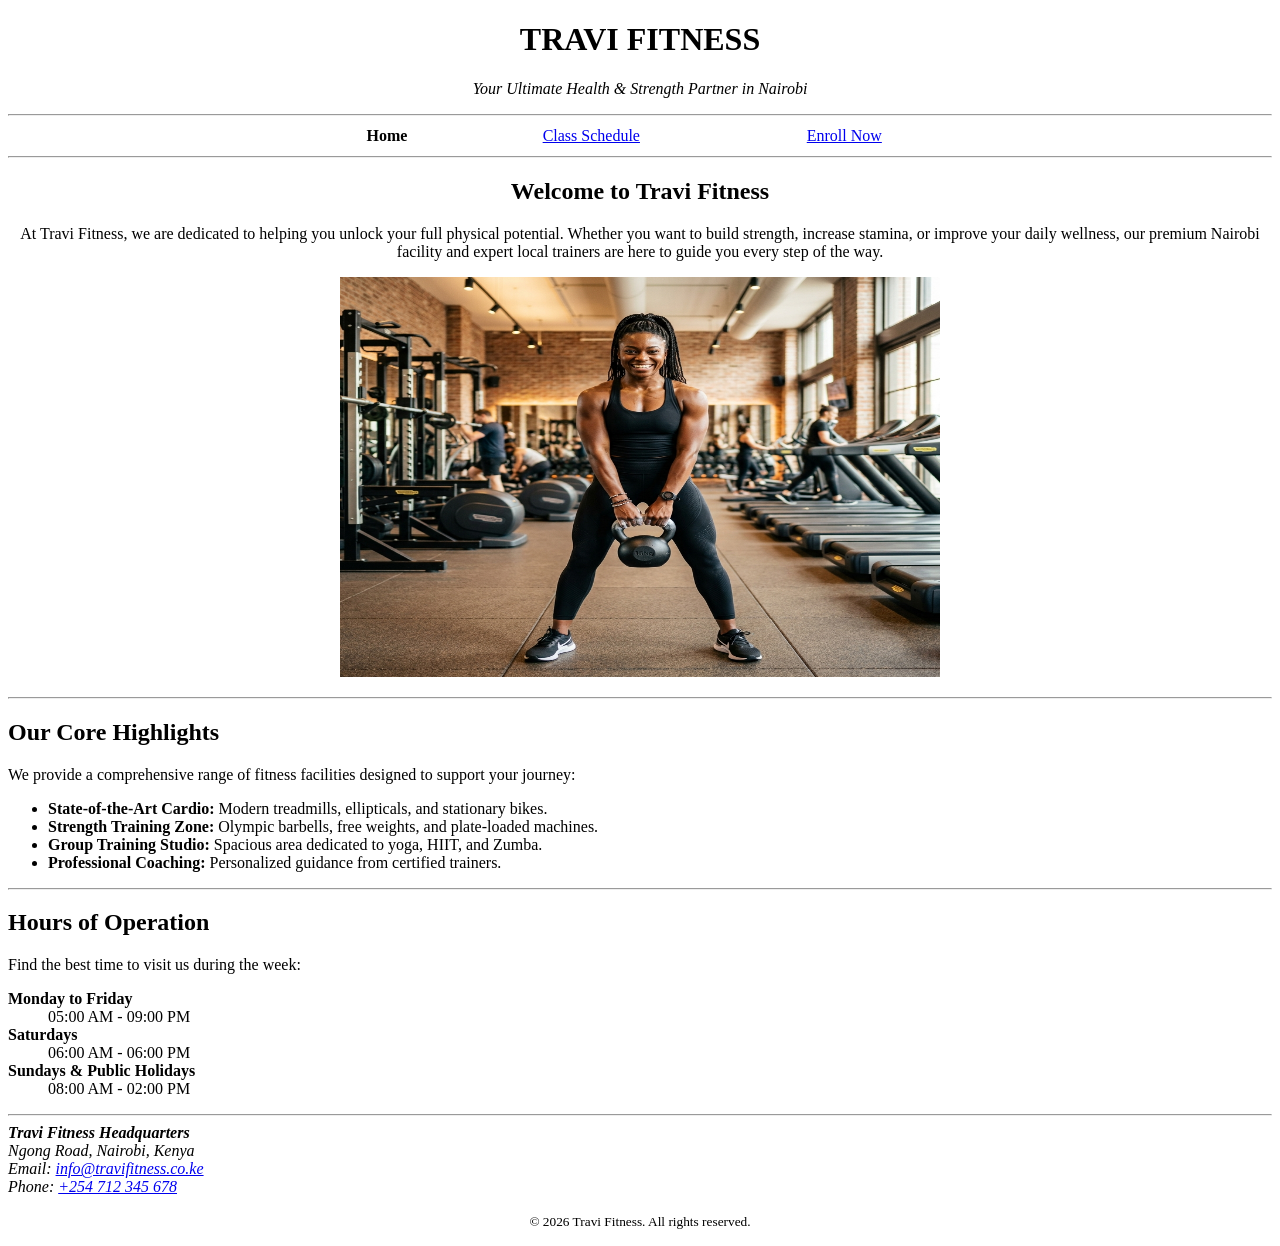
==== index.html @ 151990c3 "Assignment-1 All HTML webpages and images that will be utilized in Assignment 1" ====
<!DOCTYPE html>
<html lang="en">
<head>
    <meta charset="UTF-8">
    <meta name="viewport" content="width=device-width, initial-scale=1.0">
    <title>Home - Travi Fitness</title>
</head>
<body>

    <header>
        <h1 align="center">TRAVI FITNESS</h1>
        <p align="center"><em>Your Ultimate Health & Strength Partner in Nairobi</em></p>
        <hr>
        <nav>
            <table align="center" width="50%" border="0">
                <tr>
                    <td align="center"><strong>Home</strong></td>
                    <td align="center"><a href="schedule.html">Class Schedule</a></td>
                    <td align="center"><a href="enroll.html">Enroll Now</a></td>
                </tr>
            </table>
        </nav>
        <hr>
    </header>

    <main>
        <section>
            <h2 align="center">Welcome to Travi Fitness</h2>
            <p align="center">
                At Travi Fitness, we are dedicated to helping you unlock your full physical potential. 
                Whether you want to build strength, increase stamina, or improve your daily wellness, 
                our premium Nairobi facility and expert local trainers are here to guide you every step of the way.
            </p>
            <p align="center">
                <img src="images/hero.png" alt="Fitness Training at Travi Fitness" width="600" height="400">
            </p>
        </section>

        <hr>

        <section>
            <h2>Our Core Highlights</h2>
            <p>We provide a comprehensive range of fitness facilities designed to support your journey:</p>
            <ul>
                <li><strong>State-of-the-Art Cardio:</strong> Modern treadmills, ellipticals, and stationary bikes.</li>
                <li><strong>Strength Training Zone:</strong> Olympic barbells, free weights, and plate-loaded machines.</li>
                <li><strong>Group Training Studio:</strong> Spacious area dedicated to yoga, HIIT, and Zumba.</li>
                <li><strong>Professional Coaching:</strong> Personalized guidance from certified trainers.</li>
            </ul>
        </section>

        <hr>

        <section>
            <h2>Hours of Operation</h2>
            <p>Find the best time to visit us during the week:</p>
            <dl>
                <dt><strong>Monday to Friday</strong></dt>
                <dd>05:00 AM - 09:00 PM</dd>
                <dt><strong>Saturdays</strong></dt>
                <dd>06:00 AM - 06:00 PM</dd>
                <dt><strong>Sundays & Public Holidays</strong></dt>
                <dd>08:00 AM - 02:00 PM</dd>
            </dl>
        </section>
    </main>

    <hr>

    <footer>
        <address>
            <strong>Travi Fitness Headquarters</strong><br>
            Ngong Road, Nairobi, Kenya<br>
            Email: <a href="mailto:info@travifitness.co.ke">info@travifitness.co.ke</a><br>
            Phone: <a href="tel:+254712345678">+254 712 345 678</a>
        </address>
        <p align="center"><small>&copy; 2026 Travi Fitness. All rights reserved.</small></p>
    </footer>

</body>
</html>
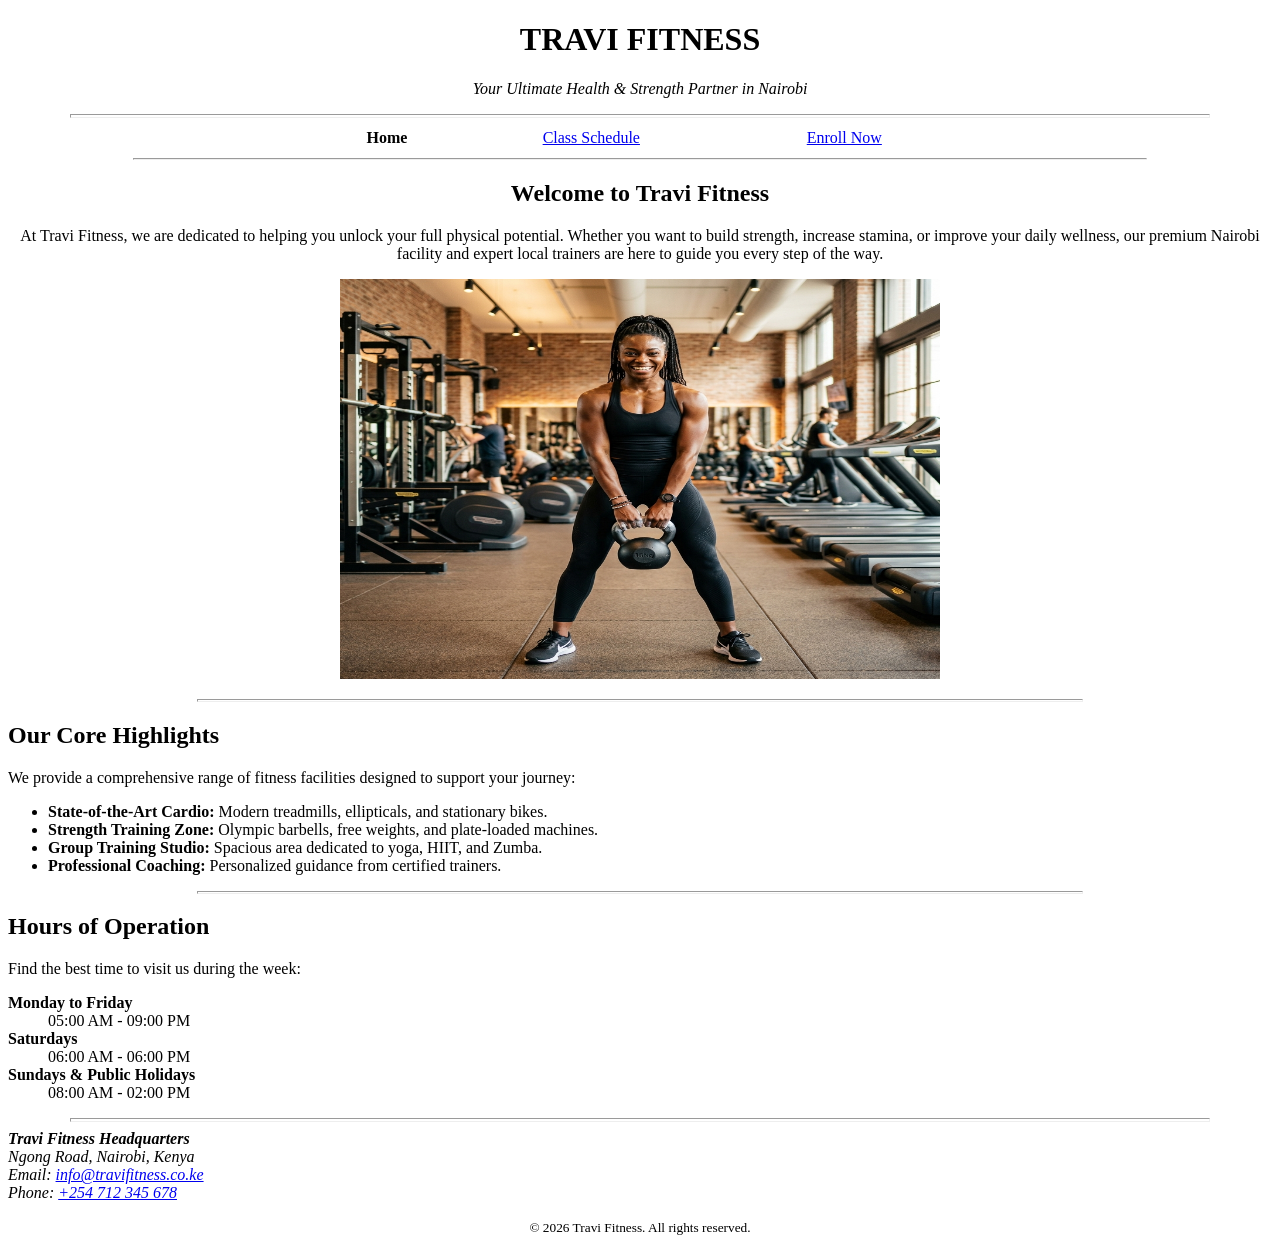
==== commit 15bd296e: "Creative-HTML-additions - Added specific percentage width attributes to the table - Added 'title' ho" ====
--- a/index.html
+++ b/index.html
@@ -10,17 +10,17 @@
     <header>
         <h1 align="center">TRAVI FITNESS</h1>
         <p align="center"><em>Your Ultimate Health & Strength Partner in Nairobi</em></p>
-        <hr>
+        <hr size="4" width="90%" align="center">
         <nav>
             <table align="center" width="50%" border="0">
                 <tr>
                     <td align="center"><strong>Home</strong></td>
-                    <td align="center"><a href="schedule.html">Class Schedule</a></td>
-                    <td align="center"><a href="enroll.html">Enroll Now</a></td>
+                    <td align="center"><a href="schedule.html" title="View our weekly workout schedules and trainer rosters">Class Schedule</a></td>
+                    <td align="center"><a href="enroll.html" title="Sign up for a membership today">Enroll Now</a></td>
                 </tr>
             </table>
         </nav>
-        <hr>
+        <hr size="2" width="80%" align="center">
     </header>
 
     <main>
@@ -36,7 +36,7 @@
             </p>
         </section>
 
-        <hr>
+        <hr size="3" width="70%" align="center">
 
         <section>
             <h2>Our Core Highlights</h2>
@@ -49,7 +49,7 @@
             </ul>
         </section>
 
-        <hr>
+        <hr size="3" width="70%" align="center">
 
         <section>
             <h2>Hours of Operation</h2>
@@ -65,14 +65,14 @@
         </section>
     </main>
 
-    <hr>
+    <hr size="4" width="90%" align="center">
 
     <footer>
         <address>
             <strong>Travi Fitness Headquarters</strong><br>
             Ngong Road, Nairobi, Kenya<br>
-            Email: <a href="mailto:info@travifitness.co.ke">info@travifitness.co.ke</a><br>
-            Phone: <a href="tel:+254712345678">+254 712 345 678</a>
+            Email: <a href="mailto:info@travifitness.co.ke" title="Send us an email inquiry">info@travifitness.co.ke</a><br>
+            Phone: <a href="tel:+254712345678" title="Call our customer support desk">+254 712 345 678</a>
         </address>
         <p align="center"><small>&copy; 2026 Travi Fitness. All rights reserved.</small></p>
     </footer>
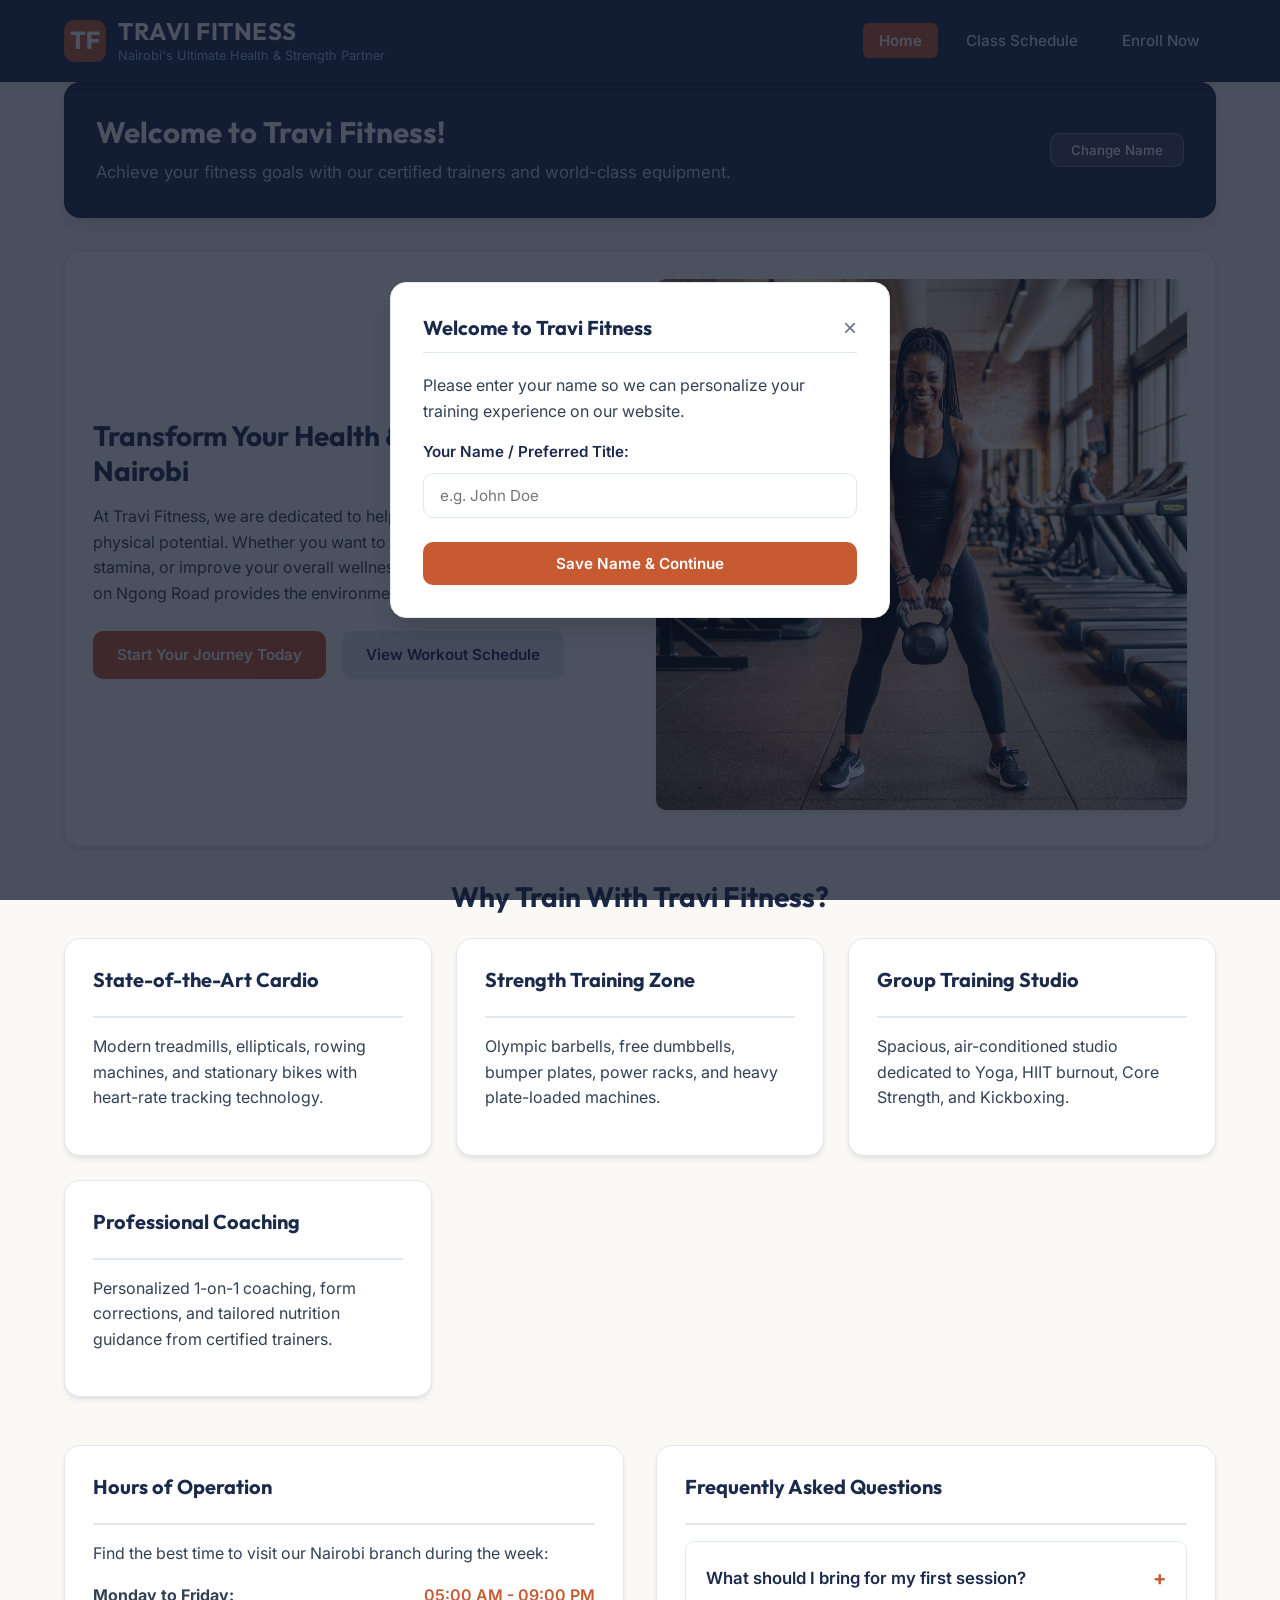
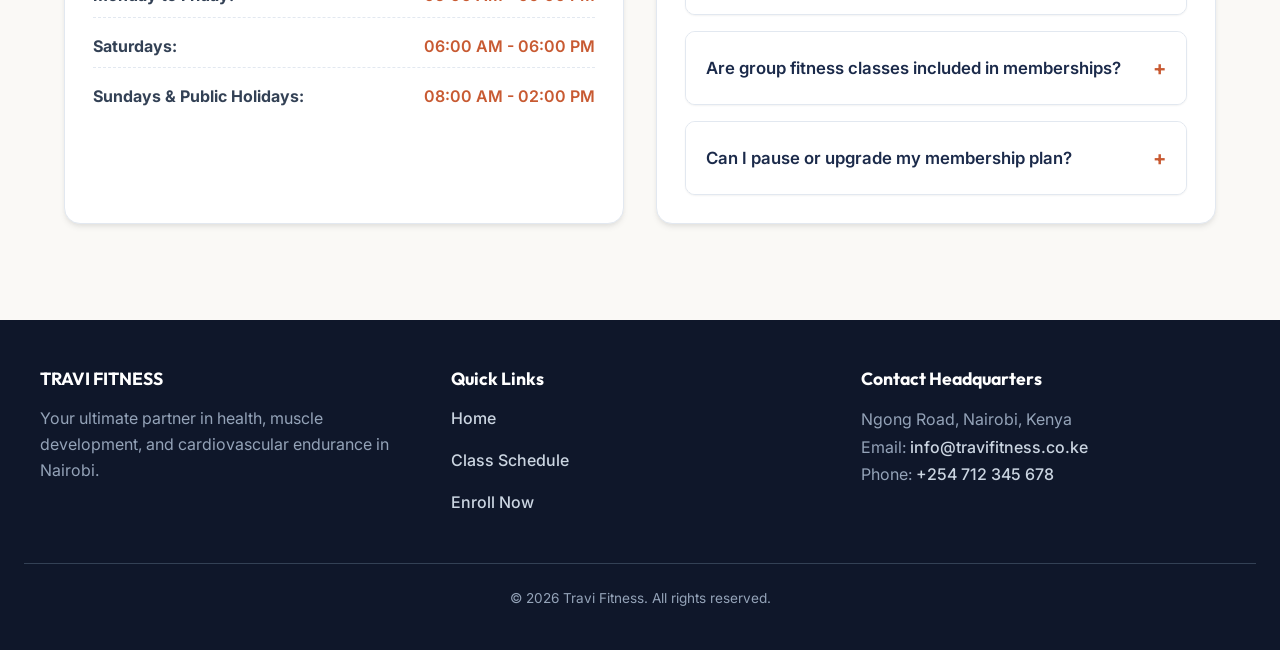
==== commit d12d03a0: "AssignmentUpdate Changes to match the assignment requirements for this lab." ====
--- a/index.html
+++ b/index.html
@@ -3,78 +3,205 @@
 <head>
     <meta charset="UTF-8">
     <meta name="viewport" content="width=device-width, initial-scale=1.0">
-    <title>Home - Travi Fitness</title>
+    <title>Home - Travi Fitness Nairobi</title>
+    <meta name="description" content="Welcome to Travi Fitness - Nairobi's ultimate health & strength partner with modern gym equipment, group classes, and expert personal trainers.">
+    <link rel="stylesheet" href="style.css">
+    <script src="script.js" defer></script>
 </head>
 <body>
 
+    <!-- Header Navigation -->
     <header>
-        <h1 align="center">TRAVI FITNESS</h1>
-        <p align="center"><em>Your Ultimate Health & Strength Partner in Nairobi</em></p>
-        <hr size="4" width="90%" align="center">
-        <nav>
-            <table align="center" width="50%" border="0">
-                <tr>
-                    <td align="center"><strong>Home</strong></td>
-                    <td align="center"><a href="schedule.html" title="View our weekly workout schedules and trainer rosters">Class Schedule</a></td>
-                    <td align="center"><a href="enroll.html" title="Sign up for a membership today">Enroll Now</a></td>
-                </tr>
-            </table>
-        </nav>
-        <hr size="2" width="80%" align="center">
+        <div class="header-container">
+            <div class="brand">
+                <div class="brand-icon">TF</div>
+                <div class="brand-text">
+                    <h1>TRAVI FITNESS</h1>
+                    <p>Nairobi's Ultimate Health & Strength Partner</p>
+                </div>
+            </div>
+            <nav>
+                <ul>
+                    <li><a href="index.html" class="active">Home</a></li>
+                    <li><a href="schedule.html">Class Schedule</a></li>
+                    <li><a href="enroll.html">Enroll Now</a></li>
+                </ul>
+            </nav>
+        </div>
     </header>
 
-    <main>
-        <section>
-            <h2 align="center">Welcome to Travi Fitness</h2>
-            <p align="center">
-                At Travi Fitness, we are dedicated to helping you unlock your full physical potential. 
-                Whether you want to build strength, increase stamina, or improve your daily wellness, 
-                our premium Nairobi facility and expert local trainers are here to guide you every step of the way.
-            </p>
-            <p align="center">
-                <img src="images/hero.png" alt="Fitness Training at Travi Fitness" width="600" height="400">
-            </p>
+    <main class="container">
+        <!-- Personalized Welcome Banner -->
+        <section class="welcome-banner" id="welcomeSection">
+            <div class="welcome-content">
+                <h2 id="welcomeGreeting">Welcome to Travi Fitness!</h2>
+                <p>Achieve your fitness goals with our certified trainers and world-class equipment.</p>
+            </div>
+            <div>
+                <button type="button" class="btn-change-name" id="btnChangeName">Change Name</button>
+            </div>
         </section>
 
-        <hr size="3" width="70%" align="center">
-
-        <section>
-            <h2>Our Core Highlights</h2>
-            <p>We provide a comprehensive range of fitness facilities designed to support your journey:</p>
-            <ul>
-                <li><strong>State-of-the-Art Cardio:</strong> Modern treadmills, ellipticals, and stationary bikes.</li>
-                <li><strong>Strength Training Zone:</strong> Olympic barbells, free weights, and plate-loaded machines.</li>
-                <li><strong>Group Training Studio:</strong> Spacious area dedicated to yoga, HIIT, and Zumba.</li>
-                <li><strong>Professional Coaching:</strong> Personalized guidance from certified trainers.</li>
-            </ul>
+        <!-- Hero Showcase Card -->
+        <section class="card" style="margin-bottom: 2rem;">
+            <div class="grid-2" style="align-items: center;">
+                <div>
+                    <h2>Transform Your Health & Strength in Nairobi</h2>
+                    <p>
+                        At Travi Fitness, we are dedicated to helping you unlock your full physical potential. 
+                        Whether you want to build strength, increase stamina, or improve your overall wellness, 
+                        our state-of-the-art facility on Ngong Road provides the environment you need to succeed.
+                    </p>
+                    <div style="display: flex; gap: 1rem; margin-top: 1.5rem; flex-wrap: wrap;">
+                        <a href="enroll.html" class="btn btn-primary">Start Your Journey Today</a>
+                        <a href="schedule.html" class="btn btn-secondary">View Workout Schedule</a>
+                    </div>
+                </div>
+                <div style="text-align: center;">
+                    <img src="images/hero.png" alt="Fitness Training at Travi Fitness" style="max-width: 100%; height: auto; border-radius: var(--radius-md); box-shadow: var(--shadow-md);">
+                </div>
+            </div>
         </section>
 
-        <hr size="3" width="70%" align="center">
-
-        <section>
-            <h2>Hours of Operation</h2>
-            <p>Find the best time to visit us during the week:</p>
-            <dl>
-                <dt><strong>Monday to Friday</strong></dt>
-                <dd>05:00 AM - 09:00 PM</dd>
-                <dt><strong>Saturdays</strong></dt>
-                <dd>06:00 AM - 06:00 PM</dd>
-                <dt><strong>Sundays & Public Holidays</strong></dt>
-                <dd>08:00 AM - 02:00 PM</dd>
-            </dl>
+        <!-- Core Highlights Grid -->
+        <section style="margin-bottom: 3rem;">
+            <h2 style="text-align: center; margin-bottom: 1.5rem;">Why Train With Travi Fitness?</h2>
+            <div class="grid-3">
+                <div class="card">
+                    <div class="card-title">
+                        <h3>State-of-the-Art Cardio</h3>
+                    </div>
+                    <p>Modern treadmills, ellipticals, rowing machines, and stationary bikes with heart-rate tracking technology.</p>
+                </div>
+                <div class="card">
+                    <div class="card-title">
+                        <h3>Strength Training Zone</h3>
+                    </div>
+                    <p>Olympic barbells, free dumbbells, bumper plates, power racks, and heavy plate-loaded machines.</p>
+                </div>
+                <div class="card">
+                    <div class="card-title">
+                        <h3>Group Training Studio</h3>
+                    </div>
+                    <p>Spacious, air-conditioned studio dedicated to Yoga, HIIT burnout, Core Strength, and Kickboxing.</p>
+                </div>
+                <div class="card">
+                    <div class="card-title">
+                        <h3>Professional Coaching</h3>
+                    </div>
+                    <p>Personalized 1-on-1 coaching, form corrections, and tailored nutrition guidance from certified trainers.</p>
+                </div>
+            </div>
         </section>
+
+        <!-- Hours of Operation & FAQ Grid -->
+        <div class="grid-2" style="margin-bottom: 2rem;">
+            <!-- Hours Card -->
+            <div class="card">
+                <div class="card-title">
+                    <h3>Hours of Operation</h3>
+                </div>
+                <p>Find the best time to visit our Nairobi branch during the week:</p>
+                <div style="display: flex; flex-direction: column; gap: 1rem; margin-top: 1rem;">
+                    <div style="display: flex; justify-content: space-between; border-bottom: 1px dashed var(--border-light); padding-bottom: 0.5rem;">
+                        <strong>Monday to Friday:</strong>
+                        <span style="color: var(--primary-orange); font-weight: 600;">05:00 AM - 09:00 PM</span>
+                    </div>
+                    <div style="display: flex; justify-content: space-between; border-bottom: 1px dashed var(--border-light); padding-bottom: 0.5rem;">
+                        <strong>Saturdays:</strong>
+                        <span style="color: var(--primary-orange); font-weight: 600;">06:00 AM - 06:00 PM</span>
+                    </div>
+                    <div style="display: flex; justify-content: space-between;">
+                        <strong>Sundays & Public Holidays:</strong>
+                        <span style="color: var(--primary-orange); font-weight: 600;">08:00 AM - 02:00 PM</span>
+                    </div>
+                </div>
+            </div>
+
+            <!-- Dynamic FAQ Accordion (Dynamic Content Feature) -->
+            <div class="card">
+                <div class="card-title">
+                    <h3>Frequently Asked Questions</h3>
+                </div>
+                <div class="faq-list">
+                    <div class="faq-item">
+                        <div class="faq-question">
+                            <span>What should I bring for my first session?</span>
+                            <span class="faq-icon">+</span>
+                        </div>
+                        <div class="faq-answer">
+                            Bring comfortable athletic clothing, clean gym sneakers, a water bottle, and a small workout towel. Lockers are provided free of charge.
+                        </div>
+                    </div>
+                    <div class="faq-item">
+                        <div class="faq-question">
+                            <span>Are group fitness classes included in memberships?</span>
+                            <span class="faq-icon">+</span>
+                        </div>
+                        <div class="faq-answer">
+                            Yes! Both our Premium and VIP plans include full access to all group workout sessions such as Yoga, HIIT, and Cardio Kickboxing.
+                        </div>
+                    </div>
+                    <div class="faq-item">
+                        <div class="faq-question">
+                            <span>Can I pause or upgrade my membership plan?</span>
+                            <span class="faq-icon">+</span>
+                        </div>
+                        <div class="faq-answer">
+                            Absolutely. You can upgrade your plan or pause your membership for up to 30 days per year directly at our customer desk.
+                        </div>
+                    </div>
+                </div>
+            </div>
+        </div>
     </main>
 
-    <hr size="4" width="90%" align="center">
-
+    <!-- First Visit Name Prompt Modal (Solid Surface, Zero Glassmorphism) -->
+    <div class="modal-overlay" id="welcomeModal">
+        <div class="modal-card">
+            <div class="modal-header">
+                <h3>Welcome to Travi Fitness</h3>
+                <button type="button" class="modal-close" onclick="closeModal(document.getElementById('welcomeModal'))">&times;</button>
+            </div>
+            <p>Please enter your name so we can personalize your training experience on our website.</p>
+            <form id="welcomeForm">
+                <div class="form-group">
+                    <label for="modalNameInput" class="form-label">Your Name / Preferred Title:</label>
+                    <input type="text" id="modalNameInput" class="form-control" placeholder="e.g. John Doe" required minlength="2">
+                    <div class="error-feedback" id="modalNameError"></div>
+                </div>
+                <div style="display: flex; justify-content: flex-end; gap: 0.75rem; margin-top: 1.5rem;">
+                    <button type="submit" class="btn btn-primary btn-block">Save Name & Continue</button>
+                </div>
+            </form>
+        </div>
+    </div>
+
+    <!-- Footer -->
     <footer>
-        <address>
-            <strong>Travi Fitness Headquarters</strong><br>
-            Ngong Road, Nairobi, Kenya<br>
-            Email: <a href="mailto:info@travifitness.co.ke" title="Send us an email inquiry">info@travifitness.co.ke</a><br>
-            Phone: <a href="tel:+254712345678" title="Call our customer support desk">+254 712 345 678</a>
-        </address>
-        <p align="center"><small>&copy; 2026 Travi Fitness. All rights reserved.</small></p>
+        <div class="footer-container">
+            <div class="footer-col">
+                <h4>TRAVI FITNESS</h4>
+                <p>Your ultimate partner in health, muscle development, and cardiovascular endurance in Nairobi.</p>
+            </div>
+            <div class="footer-col">
+                <h4>Quick Links</h4>
+                <p><a href="index.html">Home</a></p>
+                <p><a href="schedule.html">Class Schedule</a></p>
+                <p><a href="enroll.html">Enroll Now</a></p>
+            </div>
+            <div class="footer-col">
+                <h4>Contact Headquarters</h4>
+                <address>
+                    Ngong Road, Nairobi, Kenya<br>
+                    Email: <a href="mailto:info@travifitness.co.ke">info@travifitness.co.ke</a><br>
+                    Phone: <a href="tel:+254712345678">+254 712 345 678</a>
+                </address>
+            </div>
+        </div>
+        <div class="footer-bottom">
+            <p>&copy; 2026 Travi Fitness. All rights reserved.</p>
+        </div>
     </footer>
 
 </body>
--- a/style.css
+++ b/style.css
@@ -0,0 +1,751 @@
+/* Travi Fitness - Modern Design System */
+@import url('https://fonts.googleapis.com/css2?family=Inter:wght@300;400;500;600;700&family=Outfit:wght@500;600;700;800&display=swap');
+
+:root {
+  --bg-main: #FAF9F6;
+  --bg-card: #FFFFFF;
+  --bg-dark: #0F172A;
+  --bg-navy: #1B2A4A;
+  --bg-navy-light: #2A3F6D;
+  
+  --primary-orange: #C85A32;
+  --primary-orange-hover: #A74522;
+  --primary-orange-soft: #FDF4F0;
+  
+  --text-dark: #1B2A4A;
+  --text-body: #334155;
+  --text-muted: #64748B;
+  --text-light: #FAF9F6;
+  
+  --border-light: #E2E8F0;
+  --border-focus: #C85A32;
+  --border-error: #EF4444;
+  
+  --bg-error: #FEF2F2;
+  --text-error: #DC2626;
+  --bg-success: #F0FDF4;
+  --border-success: #22C55E;
+  --text-success: #15803D;
+
+  --shadow-sm: 0 1px 2px 0 rgba(0, 0, 0, 0.05);
+  --shadow-md: 0 4px 6px -1px rgba(0, 0, 0, 0.08), 0 2px 4px -1px rgba(0, 0, 0, 0.04);
+  --shadow-lg: 0 10px 25px -3px rgba(0, 0, 0, 0.1), 0 4px 10px -2px rgba(0, 0, 0, 0.05);
+  --shadow-xl: 0 20px 25px -5px rgba(0, 0, 0, 0.1), 0 10px 10px -5px rgba(0, 0, 0, 0.04);
+  
+  --radius-sm: 6px;
+  --radius-md: 10px;
+  --radius-lg: 16px;
+  --radius-full: 9999px;
+  
+  --font-heading: 'Outfit', -apple-system, BlinkMacSystemFont, sans-serif;
+  --font-body: 'Inter', -apple-system, BlinkMacSystemFont, sans-serif;
+}
+
+/* Reset & Global Base */
+*, *::before, *::after {
+  box-sizing: border-box;
+  margin: 0;
+  padding: 0;
+}
+
+body {
+  font-family: var(--font-body);
+  background-color: var(--bg-main);
+  color: var(--text-body);
+  line-height: 1.6;
+  min-height: 100vh;
+  display: flex;
+  flex-direction: column;
+  -webkit-font-smoothing: antialiased;
+}
+
+/* Typography */
+h1, h2, h3, h4, h5, h6 {
+  font-family: var(--font-heading);
+  color: var(--text-dark);
+  font-weight: 700;
+  line-height: 1.25;
+}
+
+h1 { font-size: 2.25rem; }
+h2 { font-size: 1.75rem; margin-bottom: 1rem; }
+h3 { font-size: 1.25rem; margin-bottom: 0.75rem; }
+
+p { margin-bottom: 1rem; }
+
+a {
+  color: var(--primary-orange);
+  text-decoration: none;
+  font-weight: 500;
+  transition: color 0.2s ease;
+}
+
+a:hover {
+  color: var(--primary-orange-hover);
+}
+
+/* Header & Navigation Bar */
+header {
+  background-color: var(--bg-navy);
+  color: var(--text-light);
+  box-shadow: var(--shadow-md);
+  position: sticky;
+  top: 0;
+  z-index: 100;
+}
+
+.header-container {
+  max-width: 1200px;
+  margin: 0 auto;
+  padding: 1rem 1.5rem;
+  display: flex;
+  justify-content: space-between;
+  align-items: center;
+  flex-wrap: wrap;
+  gap: 1rem;
+}
+
+.brand {
+  display: flex;
+  align-items: center;
+  gap: 0.75rem;
+}
+
+.brand-icon {
+  background-color: var(--primary-orange);
+  color: white;
+  width: 42px;
+  height: 42px;
+  border-radius: var(--radius-md);
+  display: flex;
+  align-items: center;
+  justify-content: center;
+  font-size: 1.5rem;
+  font-weight: 800;
+  box-shadow: var(--shadow-sm);
+}
+
+.brand-text h1 {
+  color: white;
+  font-size: 1.5rem;
+  letter-spacing: 0.5px;
+}
+
+.brand-text p {
+  color: #93C5FD;
+  font-size: 0.8rem;
+  margin-bottom: 0;
+}
+
+nav ul {
+  display: flex;
+  list-style: none;
+  gap: 0.75rem;
+  align-items: center;
+}
+
+nav a {
+  color: #E0E7FF;
+  padding: 0.5rem 1rem;
+  border-radius: var(--radius-sm);
+  font-weight: 500;
+  font-size: 0.95rem;
+  transition: all 0.2s ease;
+}
+
+nav a:hover {
+  background-color: rgba(255, 255, 255, 0.1);
+  color: white;
+}
+
+nav a.active {
+  background-color: var(--primary-orange);
+  color: white;
+  font-weight: 600;
+}
+
+/* Layout & Containers */
+main {
+  flex: 1;
+  max-width: 1200px;
+  width: 100%;
+  margin: 2rem auto;
+  padding: 0 1.5rem;
+}
+
+.container {
+  max-width: 1200px;
+  margin: 0 auto;
+}
+
+.grid-2 {
+  display: grid;
+  grid-template-columns: 1fr 1fr;
+  gap: 2rem;
+}
+
+.grid-3 {
+  display: grid;
+  grid-template-columns: repeat(auto-fit, minmax(300px, 1fr));
+  gap: 1.5rem;
+}
+
+.grid-form {
+  display: grid;
+  grid-template-columns: 2fr 1fr;
+  gap: 2rem;
+  align-items: start;
+}
+
+@media (max-width: 900px) {
+  .grid-2, .grid-form {
+    grid-template-columns: 1fr;
+  }
+}
+
+/* Solid Cards (NO Glassmorphism) */
+.card {
+  background-color: var(--bg-card);
+  border: 1px solid var(--border-light);
+  border-radius: var(--radius-lg);
+  padding: 1.75rem;
+  box-shadow: var(--shadow-md);
+  transition: transform 0.25s cubic-bezier(0.4, 0, 0.2, 1), box-shadow 0.25s cubic-bezier(0.4, 0, 0.2, 1);
+}
+
+.card:hover {
+  transform: translateY(-4px);
+  box-shadow: var(--shadow-lg);
+}
+
+.card-title {
+  display: flex;
+  align-items: center;
+  gap: 0.75rem;
+  margin-bottom: 1rem;
+  padding-bottom: 0.75rem;
+  border-bottom: 2px solid var(--border-light);
+}
+
+.card-title-icon {
+  font-size: 1.5rem;
+}
+
+/* Welcome Banner Component */
+.welcome-banner {
+  background-color: var(--bg-navy);
+  color: white;
+  border-radius: var(--radius-lg);
+  padding: 2rem;
+  margin-bottom: 2rem;
+  box-shadow: var(--shadow-lg);
+  display: flex;
+  justify-content: space-between;
+  align-items: center;
+  flex-wrap: wrap;
+  gap: 1rem;
+}
+
+.welcome-content h2 {
+  color: white;
+  font-size: 1.85rem;
+  margin-bottom: 0.5rem;
+}
+
+.welcome-content p {
+  color: #CBD5E1;
+  font-size: 1.05rem;
+  margin-bottom: 0;
+}
+
+.btn-change-name {
+  background-color: rgba(255, 255, 255, 0.15);
+  color: white;
+  border: 1px solid rgba(255, 255, 255, 0.3);
+  padding: 0.5rem 1.25rem;
+  border-radius: var(--radius-md);
+  cursor: pointer;
+  font-weight: 500;
+  font-family: var(--font-body);
+  transition: all 0.2s ease;
+}
+
+.btn-change-name:hover {
+  background-color: white;
+  color: var(--bg-navy);
+}
+
+/* Buttons & Badges */
+.btn {
+  display: inline-flex;
+  align-items: center;
+  justify-content: center;
+  gap: 0.5rem;
+  padding: 0.75rem 1.5rem;
+  border-radius: var(--radius-md);
+  font-family: var(--font-body);
+  font-weight: 600;
+  font-size: 0.95rem;
+  cursor: pointer;
+  border: none;
+  transition: all 0.2s ease;
+  box-shadow: var(--shadow-sm);
+}
+
+.btn-primary {
+  background-color: var(--primary-orange);
+  color: white;
+}
+
+.btn-primary:hover {
+  background-color: var(--primary-orange-hover);
+  color: white;
+  transform: translateY(-1px);
+  box-shadow: var(--shadow-md);
+}
+
+.btn-secondary {
+  background-color: #E2E8F0;
+  color: var(--text-dark);
+}
+
+.btn-secondary:hover {
+  background-color: #CBD5E1;
+}
+
+.btn-block {
+  width: 100%;
+}
+
+.badge {
+  display: inline-block;
+  padding: 0.25rem 0.75rem;
+  border-radius: var(--radius-full);
+  font-size: 0.8rem;
+  font-weight: 600;
+  text-transform: uppercase;
+  letter-spacing: 0.5px;
+}
+
+.badge-orange {
+  background-color: var(--primary-orange-soft);
+  color: var(--primary-orange);
+  border: 1px solid rgba(249, 115, 22, 0.2);
+}
+
+.badge-navy {
+  background-color: #EFF6FF;
+  color: var(--bg-navy);
+  border: 1px solid #BFDBFE;
+}
+
+/* Form Styles */
+.form-group {
+  margin-bottom: 1.25rem;
+}
+
+.form-label {
+  display: block;
+  font-weight: 600;
+  margin-bottom: 0.5rem;
+  color: var(--text-dark);
+  font-size: 0.95rem;
+}
+
+.form-control {
+  width: 100%;
+  padding: 0.75rem 1rem;
+  border: 1px solid var(--border-light);
+  border-radius: var(--radius-md);
+  font-family: var(--font-body);
+  font-size: 0.95rem;
+  color: var(--text-dark);
+  background-color: #FFFFFF;
+  transition: all 0.2s ease;
+}
+
+.form-control:focus {
+  outline: none;
+  border-color: var(--border-focus);
+  box-shadow: 0 0 0 3px rgba(249, 115, 22, 0.15);
+}
+
+/* Form Error States */
+.form-control.is-invalid {
+  border-color: var(--border-error) !important;
+  background-color: var(--bg-error) !important;
+}
+
+.error-feedback {
+  color: var(--text-error);
+  font-size: 0.85rem;
+  font-weight: 500;
+  margin-top: 0.4rem;
+  display: none;
+}
+
+.form-group.has-error .error-feedback {
+  display: block;
+}
+
+.radio-group, .checkbox-group {
+  display: flex;
+  flex-direction: column;
+  gap: 0.6rem;
+  margin-top: 0.4rem;
+}
+
+.radio-label, .checkbox-label {
+  display: flex;
+  align-items: center;
+  gap: 0.6rem;
+  font-size: 0.95rem;
+  cursor: pointer;
+  user-select: none;
+}
+
+.radio-label input, .checkbox-label input {
+  width: 18px;
+  height: 18px;
+  accent-color: var(--primary-orange);
+  cursor: pointer;
+}
+
+/* Sticky Preview Summary Card */
+.sticky-summary {
+  position: sticky;
+  top: 90px;
+  background-color: var(--bg-card);
+  border: 2px solid var(--border-light);
+  border-radius: var(--radius-lg);
+  padding: 1.75rem;
+  box-shadow: var(--shadow-md);
+}
+
+.summary-header {
+  border-bottom: 2px solid var(--border-light);
+  padding-bottom: 1rem;
+  margin-bottom: 1rem;
+}
+
+.price-tag {
+  font-family: var(--font-heading);
+  font-size: 2.25rem;
+  font-weight: 800;
+  color: var(--primary-orange);
+}
+
+.price-period {
+  font-size: 0.9rem;
+  color: var(--text-muted);
+}
+
+.perks-list {
+  list-style: none;
+  margin-top: 1rem;
+}
+
+.perks-list li {
+  position: relative;
+  padding-left: 1.5rem;
+  margin-bottom: 0.6rem;
+  font-size: 0.9rem;
+
+}
+
+.perks-list li::before {
+  content: "✓";
+  position: absolute;
+  left: 0;
+  color: #16A34A;
+  font-weight: bold;
+}
+
+/* Interactive Filter Pills (schedule.html) */
+.filter-container {
+  display: flex;
+  flex-wrap: wrap;
+  gap: 0.5rem;
+  margin-bottom: 1.75rem;
+  justify-content: center;
+}
+
+.filter-btn {
+  background-color: white;
+  border: 1px solid var(--border-light);
+  color: var(--text-body);
+  padding: 0.5rem 1.25rem;
+  border-radius: var(--radius-full);
+  font-family: var(--font-body);
+  font-weight: 500;
+  font-size: 0.9rem;
+  cursor: pointer;
+  transition: all 0.2s ease;
+  box-shadow: var(--shadow-sm);
+}
+
+.filter-btn:hover {
+  border-color: var(--primary-orange);
+  color: var(--primary-orange);
+}
+
+.filter-btn.active {
+  background-color: var(--bg-navy);
+  border-color: var(--bg-navy);
+  color: white;
+  font-weight: 600;
+}
+
+/* Schedule Card Layout */
+.schedule-card {
+  background-color: white;
+  border: 1px solid var(--border-light);
+  border-radius: var(--radius-md);
+  padding: 1.25rem;
+  box-shadow: var(--shadow-sm);
+  display: flex;
+  flex-direction: column;
+  justify-content: space-between;
+  transition: all 0.2s ease;
+}
+
+.schedule-card:hover {
+  transform: translateY(-3px);
+  box-shadow: var(--shadow-md);
+  border-color: var(--primary-orange);
+}
+
+.schedule-time {
+  font-weight: 700;
+  color: var(--primary-orange);
+  font-size: 0.9rem;
+  margin-bottom: 0.25rem;
+}
+
+.schedule-trainer-btn {
+  margin-top: 1rem;
+  background: transparent;
+  border: 1px solid var(--border-light);
+  color: var(--bg-navy);
+  padding: 0.4rem 0.8rem;
+  border-radius: var(--radius-sm);
+  font-size: 0.85rem;
+  font-weight: 600;
+  cursor: pointer;
+  transition: all 0.2s ease;
+}
+
+.schedule-trainer-btn:hover {
+  background-color: var(--bg-navy);
+  color: white;
+}
+
+/* FAQ Accordion Component */
+.faq-list {
+  display: flex;
+  flex-direction: column;
+  gap: 1rem;
+}
+
+.faq-item {
+  background-color: white;
+  border: 1px solid var(--border-light);
+  border-radius: var(--radius-md);
+  overflow: hidden;
+  box-shadow: var(--shadow-sm);
+}
+
+.faq-question {
+  padding: 1.25rem;
+  font-weight: 600;
+  font-size: 1.05rem;
+  color: var(--text-dark);
+  cursor: pointer;
+  display: flex;
+  justify-content: space-between;
+  align-items: center;
+  background-color: white;
+  transition: background-color 0.2s ease;
+  user-select: none;
+}
+
+.faq-question:hover {
+  background-color: var(--bg-main);
+}
+
+.faq-icon {
+  font-size: 1.25rem;
+  font-weight: bold;
+  color: var(--primary-orange);
+  transition: transform 0.3s ease;
+}
+
+.faq-answer {
+  max-height: 0;
+  overflow: hidden;
+  transition: max-height 0.3s ease, padding 0.3s ease;
+  padding: 0 1.25rem;
+  color: var(--text-body);
+  background-color: #FAFAFA;
+  border-top: 0 solid var(--border-light);
+}
+
+.faq-item.open .faq-answer {
+  max-height: 200px;
+  padding: 1rem 1.25rem 1.25rem 1.25rem;
+  border-top: 1px solid var(--border-light);
+}
+
+.faq-item.open .faq-icon {
+  transform: rotate(45deg);
+}
+
+/* Solid Overlay Modals (Zero Glassmorphism) */
+.modal-overlay {
+  position: fixed;
+  top: 0;
+  left: 0;
+  right: 0;
+  bottom: 0;
+  background-color: rgba(15, 23, 42, 0.75); /* Solid dark backdrop overlay, no blur */
+  display: flex;
+  align-items: center;
+  justify-content: center;
+  z-index: 1000;
+  opacity: 0;
+  visibility: hidden;
+  transition: opacity 0.25s ease, visibility 0.25s ease;
+  padding: 1rem;
+}
+
+.modal-overlay.active {
+  opacity: 1;
+  visibility: visible;
+}
+
+.modal-card {
+  background-color: #FFFFFF;
+  border: 1px solid var(--border-light);
+  border-radius: var(--radius-lg);
+  width: 100%;
+  max-width: 500px;
+  padding: 2rem;
+  box-shadow: var(--shadow-xl);
+  transform: scale(0.95);
+  transition: transform 0.25s cubic-bezier(0.4, 0, 0.2, 1);
+  position: relative;
+}
+
+.modal-overlay.active .modal-card {
+  transform: scale(1);
+}
+
+.modal-header {
+  display: flex;
+  justify-content: space-between;
+  align-items: center;
+  margin-bottom: 1.25rem;
+  padding-bottom: 0.75rem;
+  border-bottom: 1px solid var(--border-light);
+}
+
+.modal-header h3 {
+  margin-bottom: 0;
+  color: var(--text-dark);
+}
+
+.modal-close {
+  background: none;
+  border: none;
+  font-size: 1.5rem;
+  cursor: pointer;
+  color: var(--text-muted);
+  line-height: 1;
+}
+
+.modal-close:hover {
+  color: var(--text-dark);
+}
+
+/* Success Banner Card */
+.alert-success {
+  background-color: var(--bg-success);
+  border: 1.5px solid var(--border-success);
+  color: var(--text-success);
+  border-radius: var(--radius-md);
+  padding: 1.25rem;
+  margin-bottom: 1.5rem;
+  display: none;
+}
+
+.alert-success.show {
+  display: block;
+  animation: fadeIn 0.3s ease;
+}
+
+@keyframes fadeIn {
+  from { opacity: 0; transform: translateY(-10px); }
+  to { opacity: 1; transform: translateY(0); }
+}
+
+/* Footer */
+footer {
+  background-color: var(--bg-dark);
+  color: #94A3B8;
+  padding: 3rem 1.5rem 1.5rem 1.5rem;
+  margin-top: 4rem;
+}
+
+.footer-container {
+  max-width: 1200px;
+  margin: 0 auto;
+  display: grid;
+  grid-template-columns: repeat(auto-fit, minmax(250px, 1fr));
+  gap: 2rem;
+  margin-bottom: 2rem;
+}
+
+.footer-col h4 {
+  color: white;
+  font-size: 1.1rem;
+  margin-bottom: 1rem;
+}
+
+.footer-col address {
+  font-style: normal;
+  line-height: 1.7;
+}
+
+.footer-col a {
+  color: #CBD5E1;
+}
+
+.footer-col a:hover {
+  color: var(--primary-orange);
+}
+
+.footer-bottom {
+  text-align: center;
+  padding-top: 1.5rem;
+  border-top: 1px solid #334155;
+  font-size: 0.85rem;
+}
+
+/* Media Queries */
+@media (max-width: 640px) {
+  .header-container {
+    flex-direction: column;
+    align-items: flex-start;
+  }
+  
+  nav ul {
+    width: 100%;
+    overflow-x: auto;
+    padding-bottom: 0.5rem;
+  }
+
+  .welcome-banner {
+    flex-direction: column;
+    align-items: flex-start;
+  }
+}
